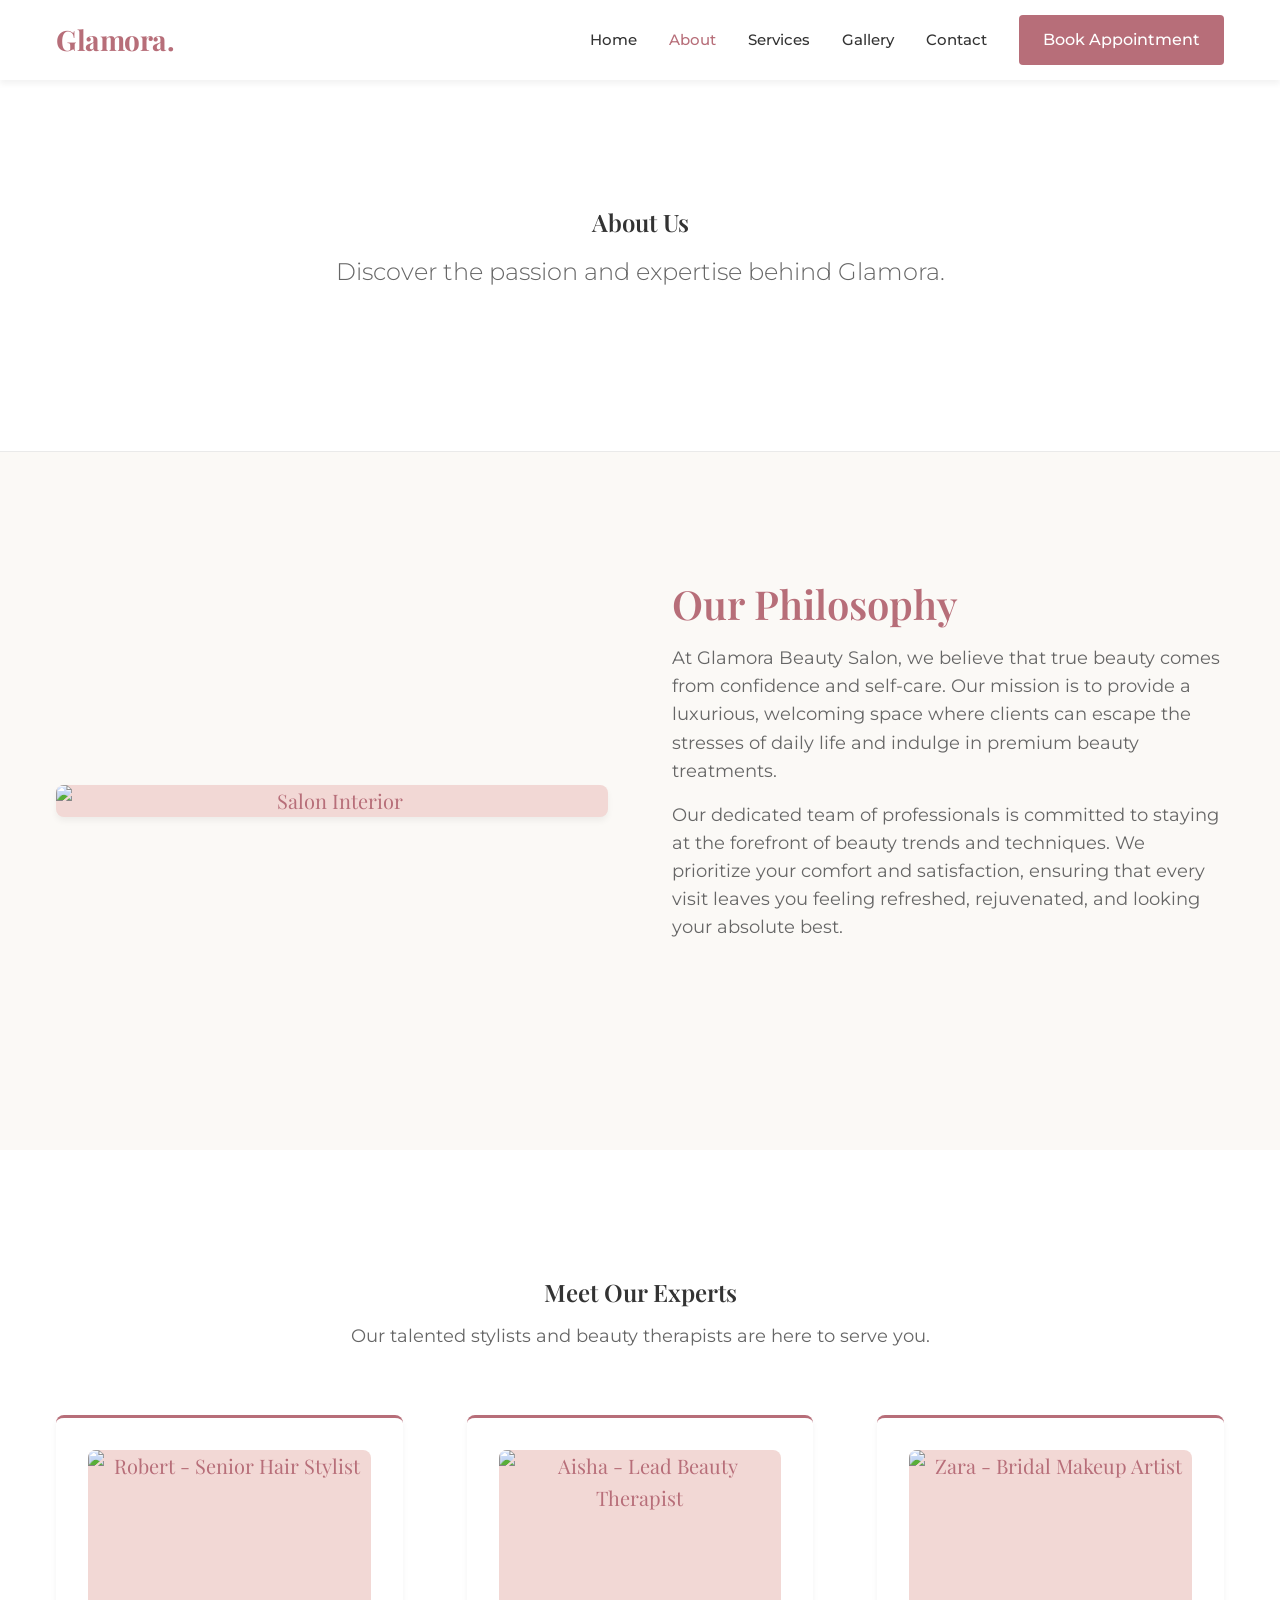
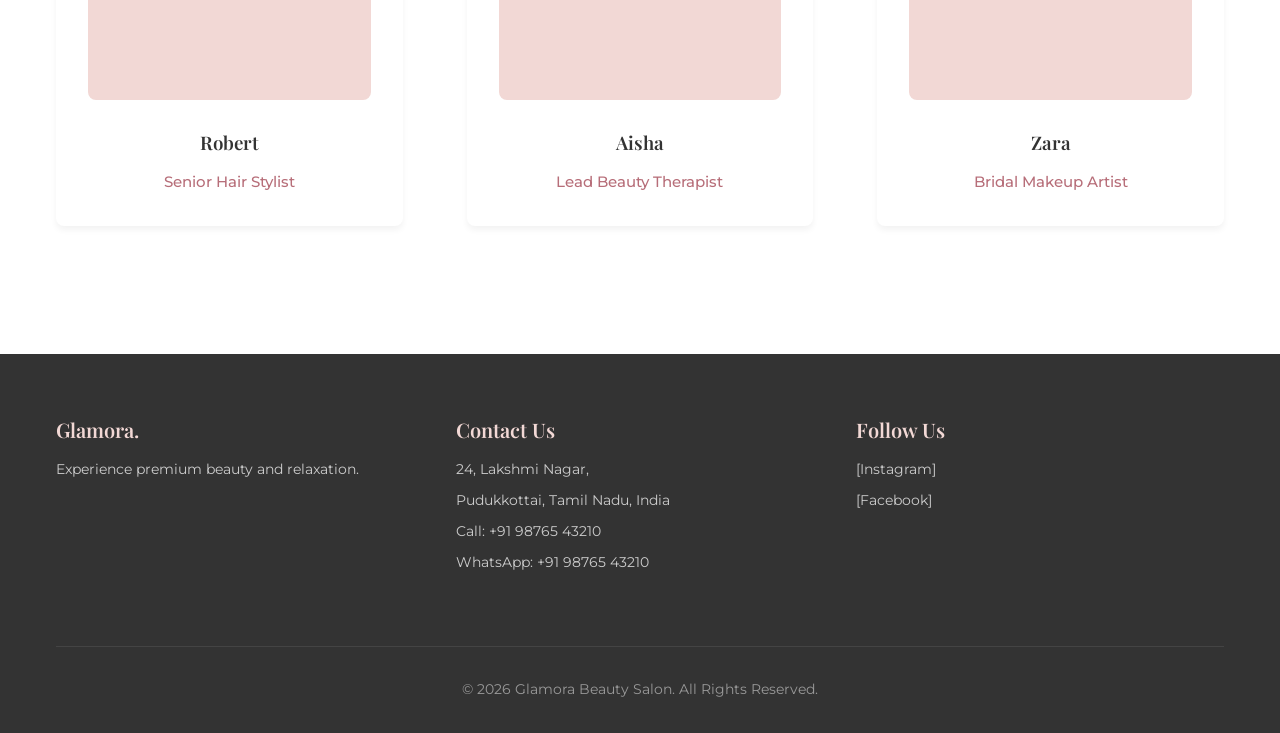
==== about.html @ 6dab3391 "Initial Commit" ====
<!DOCTYPE html>
<html lang="en">

<head>
    <meta charset="UTF-8">
    <meta name="viewport" content="width=device-width, initial-scale=1.0">
    <meta name="description"
        content="Learn about Glamora Beauty Salon's philosophy, our luxurious salon experience, and meet our expert team of stylists and beauty therapists in Pudukkottai.">
    <title>About Us - Glamora Beauty Salon</title>
    <link rel="stylesheet" href="css/style.css">
</head>

<body>
    <!-- SHARED HEADER START -->
    <header class="site-header">
        <div class="container">
            <a href="index.html" class="logo">Glamora.</a>

            <button class="mobile-menu-toggle" aria-label="Toggle navigation">
                ☰
            </button>

            <nav class="nav-menu">
                <a href="index.html" class="nav-link">Home</a>
                <a href="about.html" class="nav-link active">About</a>
                <a href="services.html" class="nav-link">Services</a>
                <a href="gallery.html" class="nav-link">Gallery</a>
                <a href="contact.html" class="nav-link">Contact</a>
                <a href="https://wa.me/919876543210?text=I%20would%20like%20to%20book%20an%20appointment"
                    target="_blank" rel="noopener noreferrer" class="btn btn-primary">Book Appointment</a>
            </nav>
        </div>
    </header>
    <!-- SHARED HEADER END -->

    <main>
        <!-- Page Header -->
        <section class="page-header section-padding bg-light text-center">
            <div class="container">
                <h1>About Us</h1>
                <p class="tagline">Discover the passion and expertise behind Glamora.</p>
            </div>
        </section>

        <!-- Our Story Section -->
        <section class="story-section section-padding">
            <div class="container">
                <div class="story-grid">
                    <!-- Placeholder Image -->
                    <div class="story-image-placeholder gallery-placeholder tall">
                        <img src="images/SalonInterior.jpg" alt="Salon Interior" />
                    </div>

                    <div class="story-content">
                        <h2>Our Philosophy</h2>
                        <!-- SAMPLE COPY — replace with real business story/team info. -->
                        <p>At Glamora Beauty Salon, we believe that true beauty comes from confidence and self-care. Our
                            mission is to provide a luxurious, welcoming space where clients can escape the stresses of
                            daily life and indulge in premium beauty treatments.</p>
                        <!-- SAMPLE COPY — replace with real business story/team info. -->
                        <p>Our dedicated team of professionals is committed to staying at the forefront of beauty trends
                            and techniques. We prioritize your comfort and satisfaction, ensuring that every visit
                            leaves you feeling refreshed, rejuvenated, and looking your absolute best.</p>
                    </div>
                </div>
            </div>
        </section>

        <!-- Meet the Team Section -->
        <section class="team-section section-padding bg-light">
            <div class="container">
                <div class="section-header text-center">
                    <h2>Meet Our Experts</h2>
                    <!-- SAMPLE COPY — replace with real business story/team info. -->
                    <p>Our talented stylists and beauty therapists are here to serve you.</p>
                </div>

                <div class="team-grid">
                    <!-- Team Member 1 -->
                    <div class="team-card">
                        <div class="team-photo-placeholder gallery-placeholder">
                            <img src="images/stylist.png" alt="Robert - Senior Hair Stylist">
                        </div>
                        <div class="team-info text-center mt-md">
                            <h3>Robert</h3>
                            <p class="team-role">Senior Hair Stylist</p>
                        </div>
                    </div>

                    <!-- Team Member 2 -->
                    <div class="team-card">
                        <div class="team-photo-placeholder gallery-placeholder">
                            <img src="images/therapist.png" alt="Aisha - Lead Beauty Therapist">
                        </div>
                        <div class="team-info text-center mt-md">
                            <h3>Aisha</h3>
                            <p class="team-role">Lead Beauty Therapist</p>
                        </div>
                    </div>

                    <!-- Team Member 3 -->
                    <div class="team-card">
                        <div class="team-photo-placeholder gallery-placeholder">
                            <img src="images/bridalArtist.png" alt="Zara - Bridal Makeup Artist">
                        </div>
                        <div class="team-info text-center mt-md">
                            <h3>Zara</h3>
                            <p class="team-role">Bridal Makeup Artist</p>
                        </div>
                    </div>
                </div>
            </div>
        </section>
    </main>

    <!-- SHARED FOOTER START -->
    <footer class="site-footer">
        <div class="container">
            <div class="footer-content">
                <div class="footer-column">
                    <h3>Glamora.</h3>
                    <p>Experience premium beauty and relaxation.</p>
                </div>
                <div class="footer-column">
                    <h3>Contact Us</h3>
                    <p>24, Lakshmi Nagar,</p>
                    <p>Pudukkottai, Tamil Nadu, India</p>
                    <p><a href="tel:+919876543210">Call: +91 98765 43210</a></p>
                    <p><a href="https://wa.me/919876543210" target="_blank" rel="noopener noreferrer">WhatsApp: +91
                            98765 43210</a></p>
                </div>
                <div class="footer-column">
                    <h3>Follow Us</h3>
                    <!-- PLACEHOLDER: Social Media Links -->
                    <p><a href="#instagram-placeholder">[Instagram]</a></p>
                    <p><a href="#facebook-placeholder">[Facebook]</a></p>
                </div>
            </div>
            <div class="footer-bottom">
                <p>&copy; <span id="current-year"></span> Glamora Beauty Salon. All Rights Reserved.</p>
            </div>
        </div>
    </footer>
    <!-- SHARED FOOTER END -->

    <script src="js/main.js"></script>
</body>

</html>
---- css/style.css ----
/* css/style.css */
@import url('https://fonts.googleapis.com/css2?family=Montserrat:wght@300;400;500;600&family=Playfair+Display:ital,wght@0,400;0,600;0,700;1,400&display=swap');

:root {
  /* Color Palette */
  --color-primary: #B76E79; /* Rose Gold - Buttons, Highlights */
  --color-primary-light: #F2D8D5; /* Soft Blush - Subtle backgrounds */
  --color-text-main: #333333; /* Charcoal - Main Body Text */
  --color-text-muted: #666666; /* Lighter text for secondary info */
  --color-bg-base: #FBF9F6; /* Cream - Base background */
  --color-bg-white: #FFFFFF; /* Pure White - Cards, sections */
  
  /* Typography */
  --font-heading: 'Playfair Display', serif;
  --font-body: 'Montserrat', sans-serif;
  
  /* Spacing Scale */
  --space-xs: 0.5rem;   /* 8px */
  --space-sm: 1rem;     /* 16px */
  --space-md: 2rem;     /* 32px */
  --space-lg: 4rem;     /* 64px */
  --space-xl: 8rem;     /* 128px */
  
  /* Borders & Shadows */
  --radius-sm: 4px;
  --radius-md: 8px;
  --shadow-sm: 0 4px 6px rgba(0, 0, 0, 0.05);
  --shadow-md: 0 10px 15px rgba(0, 0, 0, 0.05);
}

/* Base Styles */
* {
  margin: 0;
  padding: 0;
  box-sizing: border-box;
}

body {
  font-family: var(--font-body);
  color: var(--color-text-main);
  background-color: var(--color-bg-base);
  line-height: 1.6;
  -webkit-font-smoothing: antialiased;
}

h1, h2, h3, h4, h5, h6 {
  font-family: var(--font-heading);
  font-weight: 600;
  line-height: 1.2;
  margin-bottom: var(--space-sm);
  color: var(--color-text-main);
}

a {
  text-decoration: none;
  color: inherit;
  transition: color 0.3s ease;
}

ul {
  list-style: none;
}

/* Buttons */
.btn {
  display: inline-block;
  font-family: var(--font-body);
  font-weight: 500;
  text-align: center;
  padding: 0.75rem 1.5rem;
  border-radius: var(--radius-sm);
  cursor: pointer;
  transition: all 0.3s ease;
  border: none;
}

.btn-primary {
  background-color: var(--color-primary);
  color: var(--color-bg-white);
}

.btn-primary:hover {
  background-color: #9C5A64; /* Slightly darker rose gold */
}

/* Layout Utilities */
.container {
  max-width: 1200px;
  margin: 0 auto;
  padding: 0 var(--space-sm);
}

/* Header Styles */
.site-header {
  background-color: var(--color-bg-white);
  box-shadow: var(--shadow-sm);
  position: sticky;
  top: 0;
  z-index: 100;
}

.site-header .container {
  display: flex;
  justify-content: space-between;
  align-items: center;
  height: 80px;
}

.logo {
  font-family: var(--font-heading);
  font-size: 1.75rem;
  font-weight: 700;
  color: var(--color-primary);
  letter-spacing: -0.5px;
}

.nav-menu {
  display: flex;
  gap: var(--space-md);
  align-items: center;
}

.nav-link {
  font-size: 0.95rem;
  font-weight: 500;
}

.nav-link:hover, .nav-link.active {
  color: var(--color-primary);
}

.mobile-menu-toggle {
  display: none;
  background: none;
  border: none;
  font-size: 1.5rem;
  cursor: pointer;
  color: var(--color-text-main);
}

/* Footer Styles */
.site-footer {
  background-color: var(--color-text-main);
  color: var(--color-bg-white);
  padding: var(--space-lg) 0 var(--space-md);
}

.footer-content {
  display: grid;
  grid-template-columns: repeat(auto-fit, minmax(250px, 1fr));
  gap: var(--space-md);
  margin-bottom: var(--space-lg);
}

.footer-column h3 {
  color: var(--color-primary-light);
  font-size: 1.25rem;
  margin-bottom: var(--space-sm);
  font-family: var(--font-heading);
}

.footer-column p, .footer-column a {
  color: #CCCCCC;
  font-size: 0.9rem;
  margin-bottom: 0.5rem;
  display: block;
}

.footer-column a:hover {
  color: var(--color-primary-light);
}

.footer-bottom {
  text-align: center;
  border-top: 1px solid #444;
  padding-top: var(--space-md);
  font-size: 0.85rem;
  color: #999;
}

/* Responsive */
@media (max-width: 768px) {
  .nav-menu {
    display: none;
    position: absolute;
    top: 80px;
    left: 0;
    width: 100%;
    background-color: var(--color-bg-white);
    flex-direction: column;
    padding: var(--space-md) 0;
    box-shadow: var(--shadow-sm);
    gap: var(--space-sm);
  }
  
  .nav-menu.is-open {
    display: flex;
  }
  
  .mobile-menu-toggle {
    display: block;
  }
}

/* --- Page Sections Common --- */
.section-padding {
  padding: var(--space-xl) 0;
}

.bg-light {
  background-color: var(--color-bg-white);
}

.text-center {
  text-align: center;
}

.mt-md {
  margin-top: var(--space-md);
}

.section-header {
  margin-bottom: var(--space-lg);
}

.section-header p {
  color: var(--color-text-muted);
  font-size: 1.1rem;
}

/* --- Hero Section --- */
.hero-section {
  background-color: var(--color-primary-light);
  min-height: 80vh;
  display: flex;
  align-items: center;
  position: relative;
  overflow: hidden;
}

.hero-content {
  position: relative;
  z-index: 2;
  max-width: 800px;
}

.hero-content h1 {
  font-size: clamp(3rem, 5vw, 4.5rem);
  color: var(--color-text-main);
  margin-bottom: var(--space-xs);
}

.tagline {
  font-size: clamp(1.2rem, 2vw, 1.5rem);
  color: var(--color-text-muted);
  margin-bottom: var(--space-md);
  font-weight: 300;
}

.hero-actions {
  display: flex;
  gap: var(--space-sm);
  flex-wrap: wrap;
}

.btn-outline-whatsapp {
  background-color: transparent;
  color: #25D366;
  border: 2px solid #25D366;
  padding: 0.75rem 1.5rem;
  border-radius: var(--radius-sm);
  font-weight: 500;
  display: inline-block;
  cursor: pointer;
  transition: all 0.3s ease;
}

.btn-outline-whatsapp:hover {
  background-color: #25D366;
  color: var(--color-bg-white);
}

/* --- Intro Section --- */
.intro-text {
  max-width: 800px;
  margin: 0 auto;
  font-size: 1.1rem;
  color: var(--color-text-muted);
}

/* --- Services Preview Grid --- */
.services-grid {
  display: grid;
  grid-template-columns: repeat(auto-fit, minmax(300px, 1fr));
  gap: var(--space-md);
}

.service-card {
  background-color: var(--color-bg-base);
  padding: var(--space-md);
  border-radius: var(--radius-md);
  box-shadow: var(--shadow-sm);
  transition: transform 0.3s ease;
}

.service-card:hover {
  transform: translateY(-5px);
}

.service-card h3 {
  color: var(--color-primary);
  font-size: 1.25rem;
}

/* --- Why Choose Us --- */
.features-grid {
  display: grid;
  grid-template-columns: repeat(auto-fit, minmax(250px, 1fr));
  gap: var(--space-md);
  text-align: center;
}

.feature-icon {
  font-size: 3rem;
  margin-bottom: var(--space-sm);
}

.feature-item h3 {
  font-size: 1.25rem;
}

.feature-item p {
  color: var(--color-text-muted);
}

/* --- Testimonials --- */
.testimonials-grid {
  display: grid;
  grid-template-columns: repeat(auto-fit, minmax(300px, 1fr));
  gap: var(--space-md);
}

.testimonial-card {
  background-color: var(--color-bg-base);
  padding: var(--space-md);
  border-radius: var(--radius-md);
  border-left: 4px solid var(--color-primary);
}

.quote {
  font-style: italic;
  margin-bottom: var(--space-sm);
  color: var(--color-text-muted);
}

.client-name {
  font-weight: 600;
  font-family: var(--font-heading);
  color: var(--color-text-main);
}

/* --- Location & Contact --- */
.contact-grid {
  display: grid;
  grid-template-columns: 1fr 1fr;
  gap: var(--space-lg);
  align-items: center;
}

.contact-info p {
  margin-bottom: var(--space-sm);
  font-size: 1.1rem;
  color: var(--color-text-muted);
}

.contact-actions {
  display: flex;
  gap: var(--space-sm);
  margin-top: var(--space-md);
  flex-wrap: wrap;
}

.map-container iframe {
  border-radius: var(--radius-md);
  box-shadow: var(--shadow-md);
}

/* --- Responsive Adjustments --- */
@media (max-width: 768px) {
  .contact-grid {
    grid-template-columns: 1fr;
  }
}

/* --- Services Page --- */
.page-header {
  border-bottom: 1px solid #EAEAEA;
}

.service-category {
  margin-bottom: var(--space-lg);
}

.category-title {
  color: var(--color-primary);
  border-bottom: 2px solid var(--color-primary-light);
  padding-bottom: var(--space-xs);
  margin-bottom: var(--space-md);
  font-size: 2rem;
}

.services-list {
  display: grid;
  grid-template-columns: repeat(auto-fit, minmax(300px, 1fr));
  gap: var(--space-sm) var(--space-md);
}

.service-item {
  display: flex;
  justify-content: space-between;
  align-items: center;
  padding: var(--space-sm);
  background-color: var(--color-bg-white);
  border-radius: var(--radius-sm);
  border: 1px solid #EAEAEA;
  transition: box-shadow 0.3s ease;
}

.service-item:hover {
  box-shadow: var(--shadow-sm);
}

.service-details h3 {
  margin-bottom: 0;
  font-size: 1.1rem;
  color: var(--color-text-main);
}

.service-price {
  font-weight: 600;
  color: var(--color-primary);
  white-space: nowrap;
}

.price-footnote p {
  font-size: 0.9rem;
  font-style: italic;
  color: var(--color-text-muted);
}

/* --- Gallery Page --- */
.gallery-grid {
  display: grid;
  grid-template-columns: repeat(auto-fit, minmax(280px, 1fr));
  grid-auto-rows: 250px;
  gap: var(--space-md);
}

.gallery-placeholder {
  background-color: var(--color-primary-light);
  border-radius: var(--radius-md);
  display: flex;
  align-items: center;
  justify-content: center;
  font-family: var(--font-heading);
  font-size: 1.25rem;
  color: var(--color-primary);
  text-align: center;
  padding: 0;
  overflow: hidden;
  transition: transform 0.3s ease, box-shadow 0.3s ease;
  box-shadow: var(--shadow-sm);
}

.gallery-placeholder img {
  width: 100%;
  height: 100%;
  object-fit: cover;
  display: block;
}

.gallery-placeholder:hover {
  transform: scale(1.02);
  box-shadow: var(--shadow-md);
}

/* Simulate masonry/featured blocks for premium look */
@media (min-width: 768px) {
  .gallery-placeholder.wide {
    grid-column: span 2;
  }
  .gallery-placeholder.tall {
    grid-row: span 2;
  }
}

/* --- Contact Page --- */
.contact-grid-layout {
  display: grid;
  grid-template-columns: 1fr 1fr;
  gap: var(--space-xl);
}

.info-block {
  margin-bottom: var(--space-lg);
}

.info-block h2 {
  font-size: 1.5rem;
  color: var(--color-primary);
  margin-bottom: var(--space-sm);
}

.hours-table {
  width: 100%;
  border-collapse: collapse;
  margin-bottom: var(--space-xs);
}

.hours-table td {
  padding: 0.5rem 0;
  border-bottom: 1px solid #EAEAEA;
  color: var(--color-text-main);
}

.hours-table td:last-child {
  text-align: right;
  font-weight: 500;
}

.footnote {
  font-size: 0.85rem;
  color: var(--color-text-muted);
  font-style: italic;
}

.form-card {
  background-color: var(--color-bg-white);
  padding: var(--space-lg);
  border-radius: var(--radius-md);
  box-shadow: var(--shadow-md);
  border-top: 4px solid var(--color-primary);
}

.form-desc {
  color: var(--color-text-muted);
  margin-bottom: var(--space-md);
}

.form-group {
  margin-bottom: var(--space-sm);
}

.form-row {
  display: flex;
  gap: var(--space-sm);
}

.form-row .form-group {
  flex: 1;
}

label {
  display: block;
  font-weight: 500;
  margin-bottom: 0.25rem;
  font-size: 0.95rem;
}

input[type="text"],
input[type="tel"],
input[type="date"],
select,
textarea {
  width: 100%;
  padding: 0.75rem;
  border: 1px solid #CCCCCC;
  border-radius: var(--radius-sm);
  font-family: var(--font-body);
  font-size: 1rem;
  transition: border-color 0.3s ease;
}

input:focus,
select:focus,
textarea:focus {
  outline: none;
  border-color: var(--color-primary);
}

.w-100 {
  width: 100%;
}

@media (max-width: 992px) {
  .contact-grid-layout {
    grid-template-columns: 1fr;
  }
}

/* --- About Page --- */
.story-grid {
  display: grid;
  grid-template-columns: 1fr;
  gap: var(--space-lg);
  align-items: center;
}

@media (min-width: 768px) {
  .story-grid {
    grid-template-columns: 1fr 1fr;
  }
}

.story-content h2 {
  font-size: 2.5rem;
  color: var(--color-primary);
  margin-bottom: var(--space-sm);
}

.story-content p {
  color: var(--color-text-muted);
  font-size: 1.1rem;
  margin-bottom: var(--space-sm);
}

.team-grid {
  display: grid;
  grid-template-columns: repeat(auto-fit, minmax(250px, 1fr));
  gap: var(--space-lg);
}

.team-card {
  background-color: var(--color-bg-white);
  padding: var(--space-md);
  border-radius: var(--radius-md);
  box-shadow: var(--shadow-sm);
  transition: transform 0.3s ease;
  border-top: 3px solid var(--color-primary);
}

.team-card:hover {
  transform: translateY(-5px);
  box-shadow: var(--shadow-md);
}

.team-photo-placeholder {
  height: 250px;
  width: 100%;
  margin-bottom: var(--space-md);
  box-shadow: none;
}

.team-role {
  color: var(--color-primary);
  font-weight: 500;
  font-size: 0.95rem;
  margin-top: 0.5rem;
}

.story-image-placeholder {
  padding: 0;
  overflow: hidden;
}

.story-image-placeholder img {
  width: 100%;
  height: 100%;
  object-fit: cover;
  display: block;
}
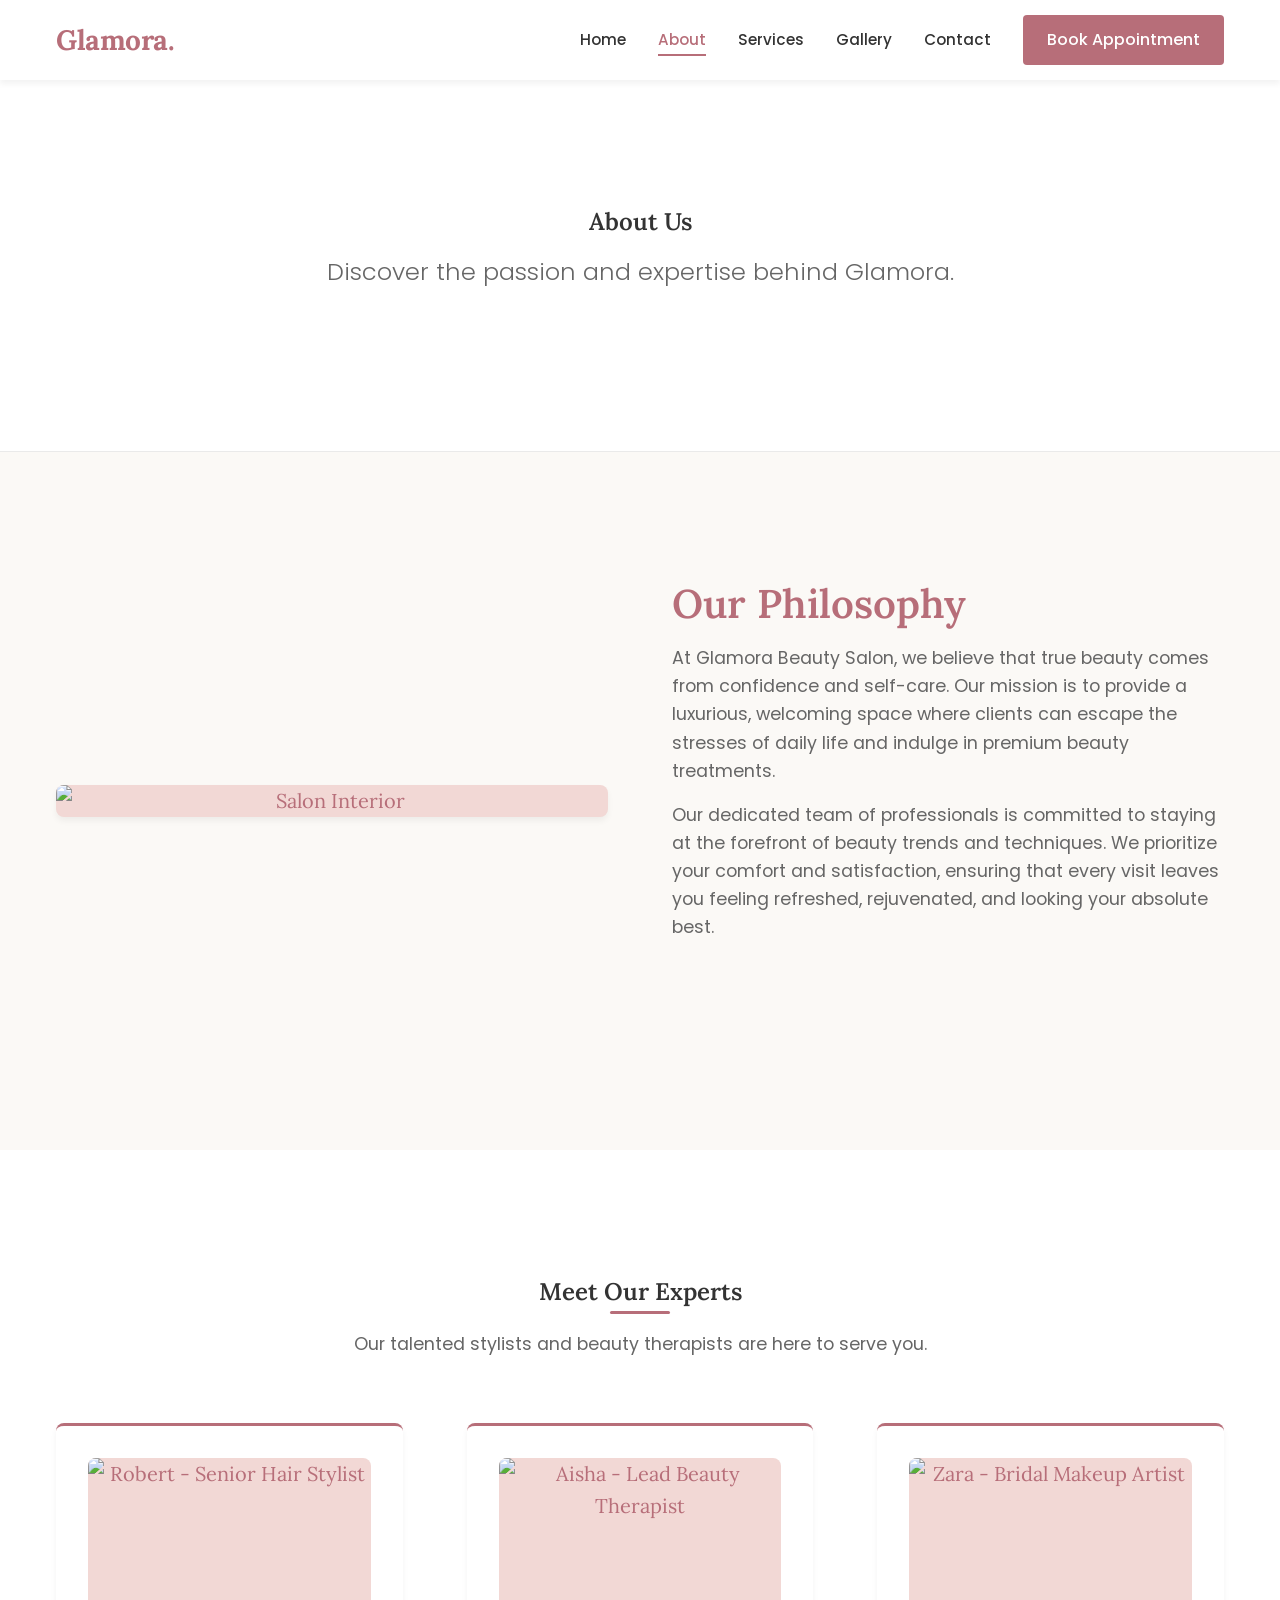
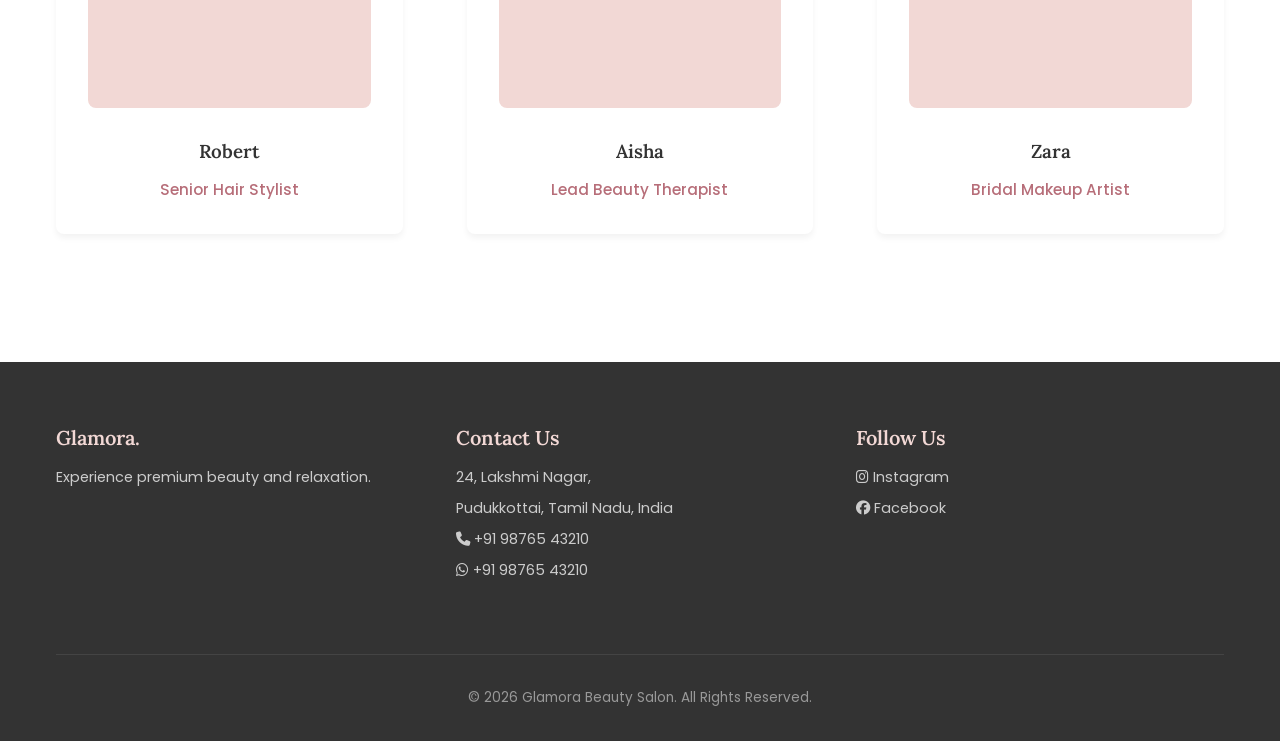
==== commit 8849e714: "Subtle UI Modifications" ====
--- a/about.html
+++ b/about.html
@@ -7,6 +7,7 @@
     <meta name="description"
         content="Learn about Glamora Beauty Salon's philosophy, our luxurious salon experience, and meet our expert team of stylists and beauty therapists in Pudukkottai.">
     <title>About Us - Glamora Beauty Salon</title>
+    <link rel="stylesheet" href="https://cdnjs.cloudflare.com/ajax/libs/font-awesome/6.4.0/css/all.min.css">
     <link rel="stylesheet" href="css/style.css">
 </head>
 
@@ -125,15 +126,15 @@
                     <h3>Contact Us</h3>
                     <p>24, Lakshmi Nagar,</p>
                     <p>Pudukkottai, Tamil Nadu, India</p>
-                    <p><a href="tel:+919876543210">Call: +91 98765 43210</a></p>
-                    <p><a href="https://wa.me/919876543210" target="_blank" rel="noopener noreferrer">WhatsApp: +91
+                    <p><a href="tel:+919876543210"><i class="fa-solid fa-phone"></i> +91 98765 43210</a></p>
+                    <p><a href="https://wa.me/919876543210" target="_blank" rel="noopener noreferrer"><i class="fa-brands fa-whatsapp"></i> +91
                             98765 43210</a></p>
                 </div>
                 <div class="footer-column">
                     <h3>Follow Us</h3>
                     <!-- PLACEHOLDER: Social Media Links -->
-                    <p><a href="#instagram-placeholder">[Instagram]</a></p>
-                    <p><a href="#facebook-placeholder">[Facebook]</a></p>
+                    <p><a href="#instagram-placeholder"><i class="fa-brands fa-instagram"></i> Instagram</a></p>
+                    <p><a href="#facebook-placeholder"><i class="fa-brands fa-facebook"></i> Facebook</a></p>
                 </div>
             </div>
             <div class="footer-bottom">
--- a/css/style.css
+++ b/css/style.css
@@ -1,5 +1,5 @@
 /* css/style.css */
-@import url('https://fonts.googleapis.com/css2?family=Montserrat:wght@300;400;500;600&family=Playfair+Display:ital,wght@0,400;0,600;0,700;1,400&display=swap');
+@import url('https://fonts.googleapis.com/css2?family=Lora:wght@500;600&family=Poppins:wght@300;400;500&display=swap');
 
 :root {
   /* Color Palette */
@@ -11,8 +11,8 @@
   --color-bg-white: #FFFFFF; /* Pure White - Cards, sections */
   
   /* Typography */
-  --font-heading: 'Playfair Display', serif;
-  --font-body: 'Montserrat', sans-serif;
+  --font-heading: 'Lora', serif;
+  --font-body: 'Poppins', sans-serif;
   
   /* Spacing Scale */
   --space-xs: 0.5rem;   /* 8px */
@@ -81,6 +81,8 @@
 
 .btn-primary:hover {
   background-color: #9C5A64; /* Slightly darker rose gold */
+  transform: translateY(-2px);
+  box-shadow: var(--shadow-md);
 }
 
 /* Layout Utilities */
@@ -123,6 +125,22 @@
 .nav-link {
   font-size: 0.95rem;
   font-weight: 500;
+  position: relative;
+}
+
+.nav-link::after {
+  content: '';
+  position: absolute;
+  width: 0;
+  height: 2px;
+  bottom: -4px;
+  left: 0;
+  background-color: var(--color-primary);
+  transition: width 0.3s ease;
+}
+
+.nav-link:hover::after, .nav-link.active::after {
+  width: 100%;
 }
 
 .nav-link:hover, .nav-link.active {
@@ -223,6 +241,24 @@
   margin-bottom: var(--space-lg);
 }
 
+.section-header h2 {
+  position: relative;
+  display: inline-block;
+  padding-bottom: 0.5rem;
+}
+
+.section-header h2::after {
+  content: '';
+  position: absolute;
+  width: 60px;
+  height: 3px;
+  bottom: 0;
+  left: 50%;
+  transform: translateX(-50%);
+  background-color: var(--color-primary);
+  border-radius: 2px;
+}
+
 .section-header p {
   color: var(--color-text-muted);
   font-size: 1.1rem;
@@ -278,6 +314,8 @@
 .btn-outline-whatsapp:hover {
   background-color: #25D366;
   color: var(--color-bg-white);
+  transform: translateY(-2px);
+  box-shadow: var(--shadow-md);
 }
 
 /* --- Intro Section --- */
@@ -345,6 +383,12 @@
   padding: var(--space-md);
   border-radius: var(--radius-md);
   border-left: 4px solid var(--color-primary);
+  transition: transform 0.3s ease, box-shadow 0.3s ease;
+}
+
+.testimonial-card:hover {
+  transform: translateY(-5px);
+  box-shadow: var(--shadow-md);
 }
 
 .quote {
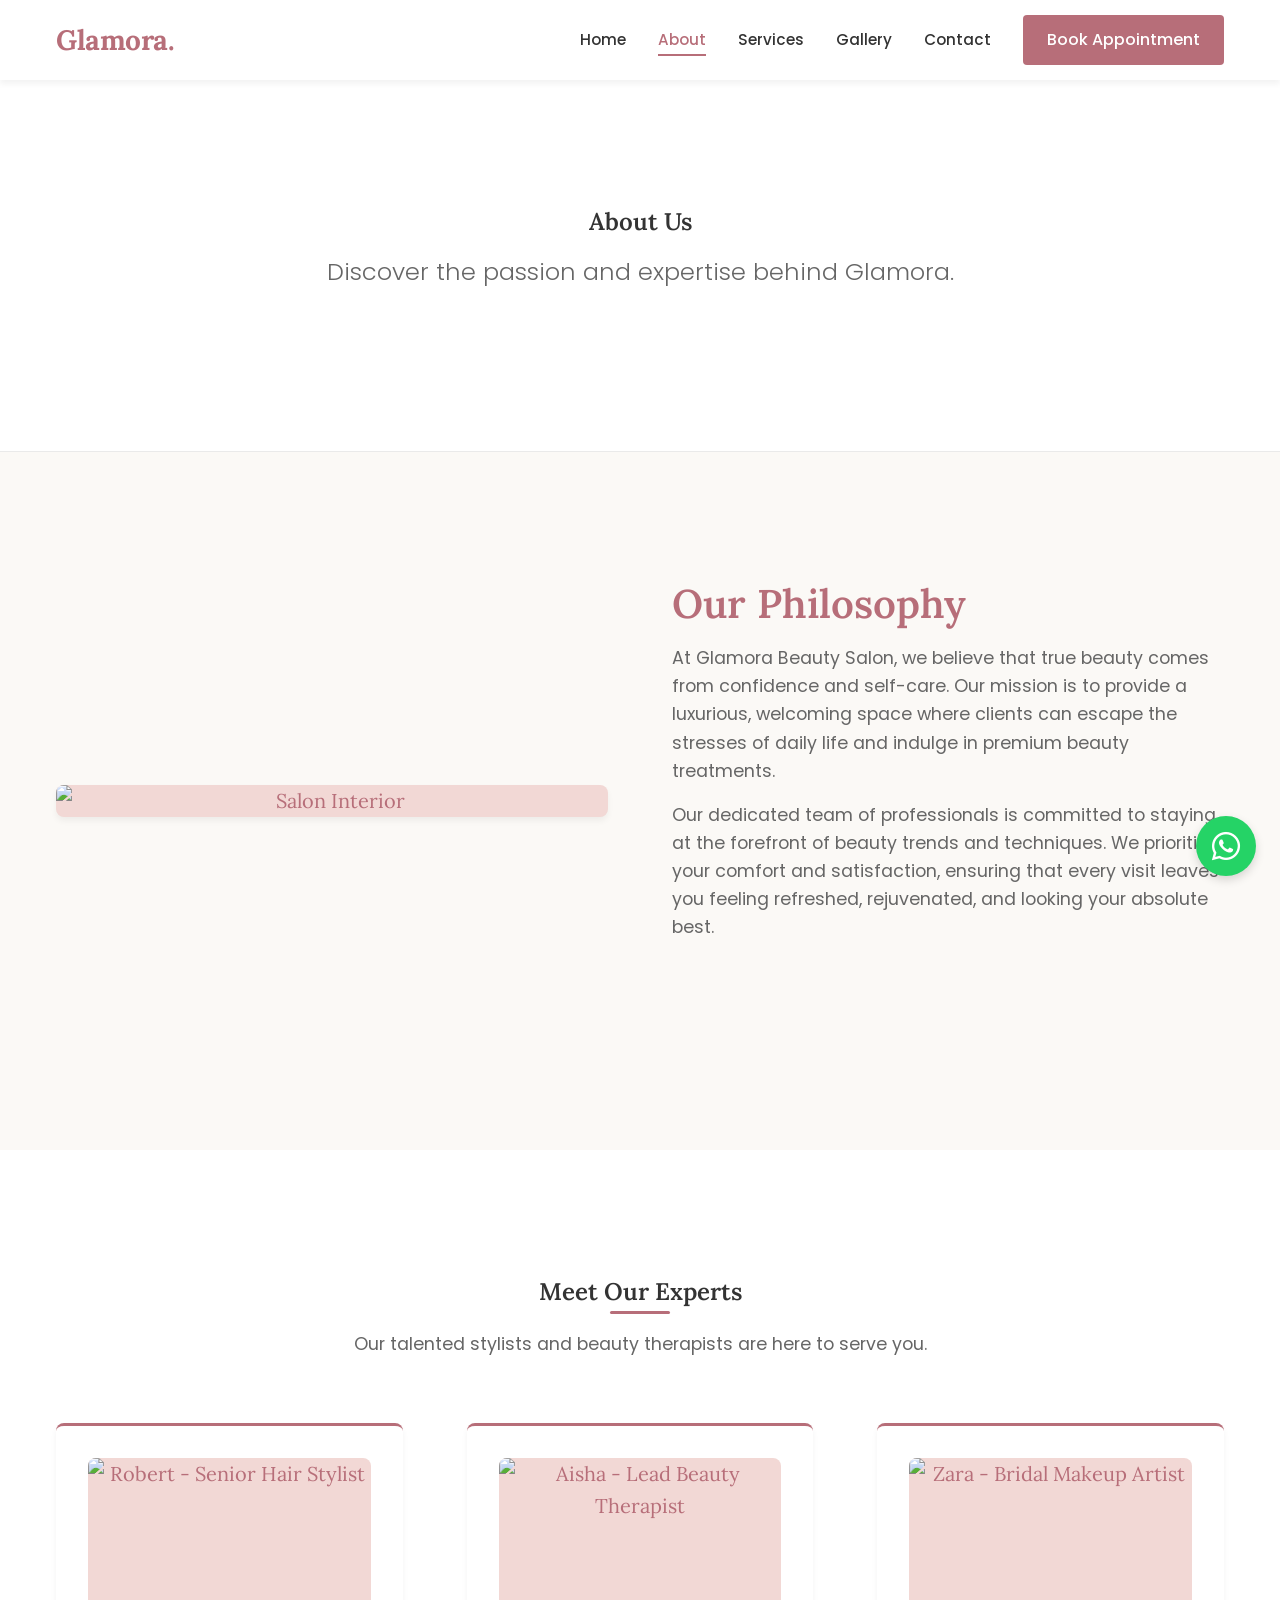
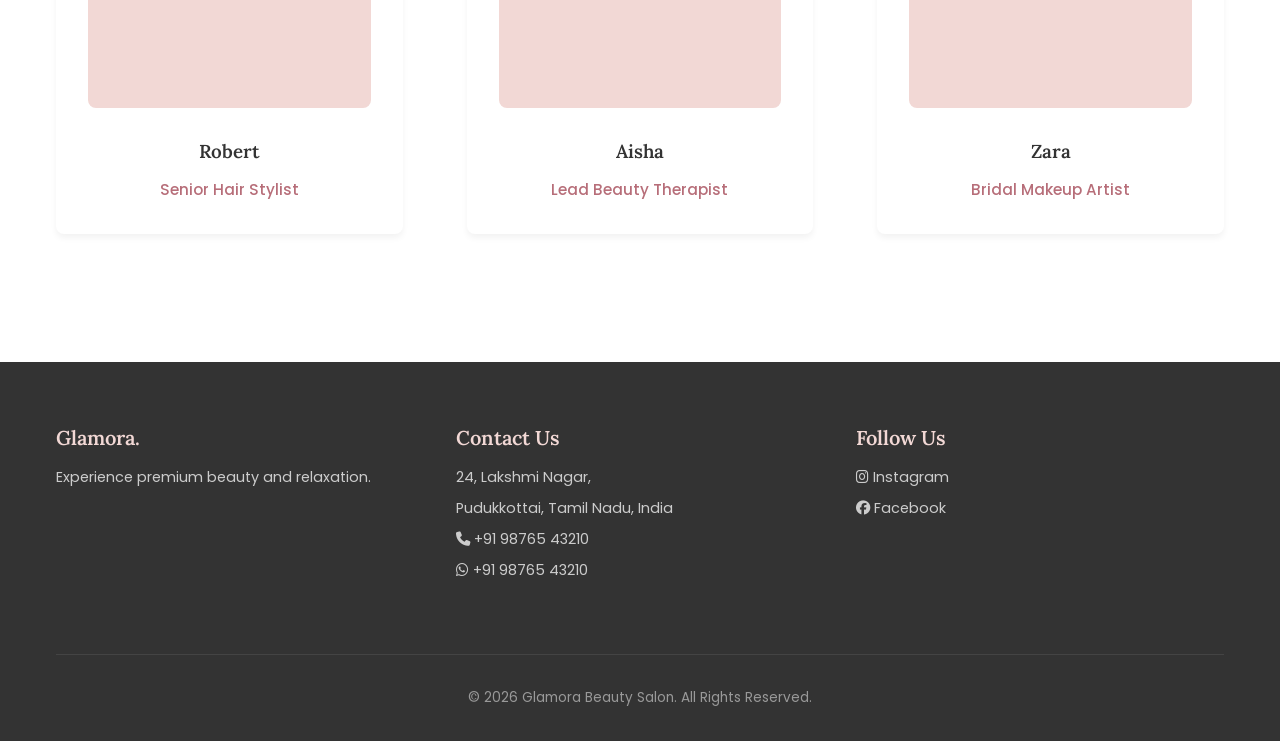
==== commit 78eceb42: "Final commit at 12th august 2026" ====
--- a/about.html
+++ b/about.html
@@ -145,6 +145,11 @@
     <!-- SHARED FOOTER END -->
 
     <script src="js/main.js"></script>
+
+    <!-- Floating WhatsApp Button -->
+    <a href="https://wa.me/919876543210?text=I%20would%20like%20to%20book%20an%20appointment" target="_blank" rel="noopener noreferrer" class="floating-whatsapp" aria-label="Chat with us on WhatsApp">
+        <i class="fa-brands fa-whatsapp"></i>
+    </a>
 </body>
 
 </html>
--- a/css/style.css
+++ b/css/style.css
@@ -713,3 +713,91 @@
   object-fit: cover;
   display: block;
 }
+
+/* --- Splash Preloader --- */
+.splash-preloader {
+  position: fixed;
+  top: 0;
+  left: 0;
+  width: 100%;
+  height: 100%;
+  background-color: #FFFFFF;
+  display: flex;
+  justify-content: center;
+  align-items: center;
+  z-index: 9999;
+  transition: opacity 0.4s ease, visibility 0.4s ease;
+}
+
+.splash-preloader.fade-out {
+  opacity: 0;
+  visibility: hidden;
+}
+
+.splash-logo {
+  font-family: var(--font-heading);
+  color: var(--color-primary);
+  font-size: clamp(3rem, 8vw, 5rem);
+  font-weight: 700;
+  letter-spacing: -1px;
+  margin: 0;
+  animation: pulse-splash 1.5s ease-in-out infinite alternate;
+}
+
+@keyframes pulse-splash {
+  0% {
+    transform: scale(0.95);
+  }
+  100% {
+    transform: scale(1.05);
+  }
+}
+
+
+/* --- Floating WhatsApp Button --- */
+.floating-whatsapp {
+  position: fixed;
+  bottom: 24px;
+  right: 24px;
+  width: 60px;
+  height: 60px;
+  background-color: #25D366;
+  color: #FFFFFF;
+  border-radius: 50%;
+  display: flex;
+  justify-content: center;
+  align-items: center;
+  font-size: 32px;
+  box-shadow: 0 4px 10px rgba(0, 0, 0, 0.15);
+  z-index: 999;
+  text-decoration: none;
+  animation: pulse-glow 2s infinite;
+  transition: transform 0.3s ease;
+}
+
+.floating-whatsapp:hover {
+  transform: scale(1.1);
+  color: #FFFFFF;
+}
+
+@keyframes pulse-glow {
+  0% {
+    box-shadow: 0 0 0 0 rgba(37, 211, 102, 0.5);
+  }
+  70% {
+    box-shadow: 0 0 0 15px rgba(37, 211, 102, 0);
+  }
+  100% {
+    box-shadow: 0 0 0 0 rgba(37, 211, 102, 0);
+  }
+}
+
+@media (max-width: 768px) {
+  .floating-whatsapp {
+    width: 50px;
+    height: 50px;
+    font-size: 26px;
+    bottom: 20px;
+    right: 20px;
+  }
+}
